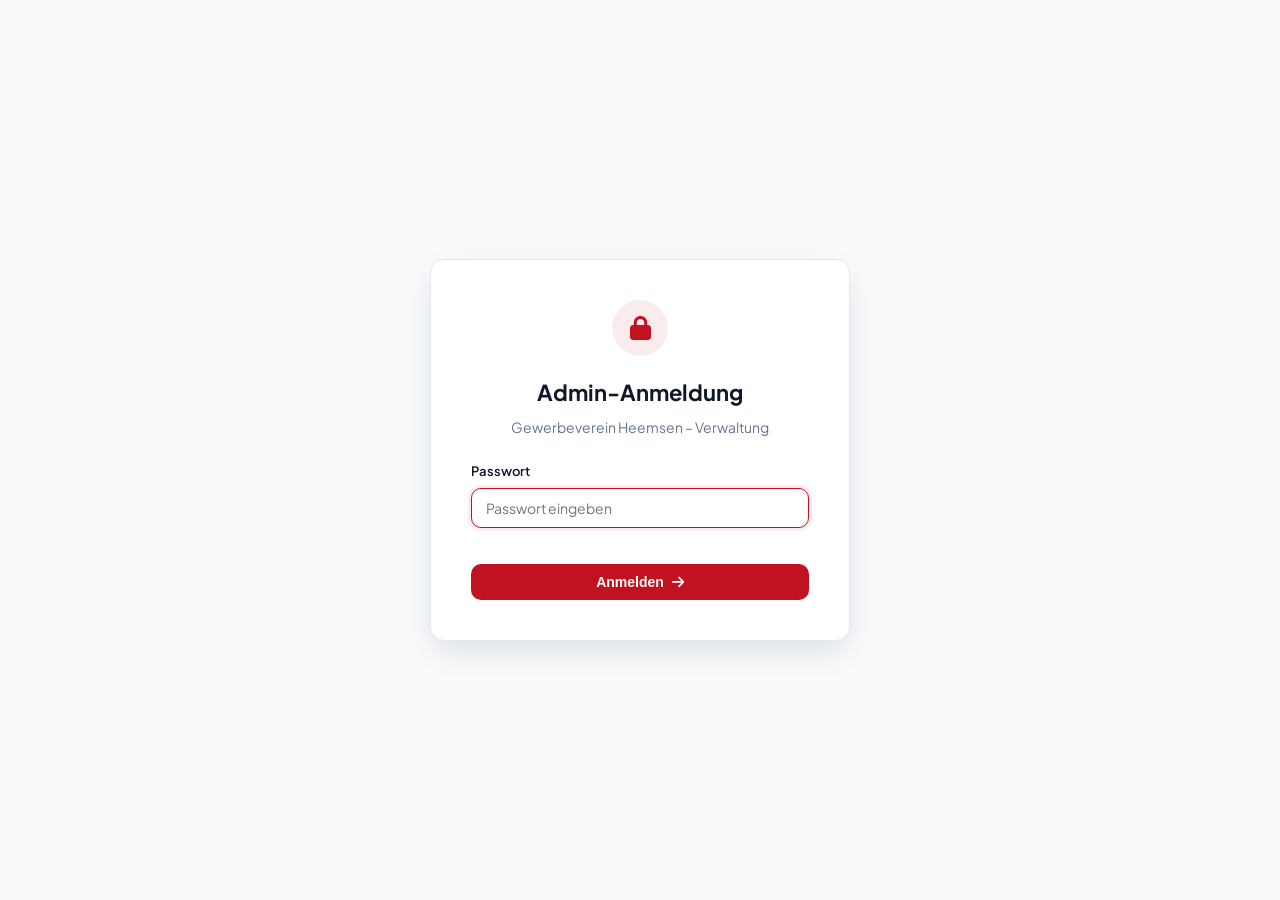
==== admin.html @ e718e5f4 "feat: complete member directory with 84 members, WebP logos in R2, unified admin dashboard, mobile o" ====
<!DOCTYPE html>
<html lang="de">
<head>
    <meta charset="UTF-8">
    <meta name="viewport" content="width=device-width, initial-scale=1.0">
    <title>Admin Dashboard | Gewerbeverein Heemsen</title>
    <meta name="robots" content="noindex, nofollow">
    <link rel="icon" type="image/png" href="https://pub-b33108412309406a9a941ddc51e9a5b9.r2.dev/gewerbeverein%20heemsen/GH_Logo_hochaufloesend_transparent.png">
    
    <!-- Fonts & Icons -->
    <link rel="preconnect" href="https://fonts.googleapis.com">
    <link rel="preconnect" href="https://fonts.gstatic.com" crossorigin>
    <link href="https://fonts.googleapis.com/css2?family=Plus+Jakarta+Sans:wght@400;500;600;700&display=swap" rel="stylesheet">
    <link rel="stylesheet" href="https://cdnjs.cloudflare.com/ajax/libs/font-awesome/6.4.0/css/all.min.css">
    
    <!-- Cloudflare Turnstile -->
    <script src="https://challenges.cloudflare.com/turnstile/v0/api.js" async defer></script>

    <style>
        :root {
            --primary: #c1121f;
            --primary-hover: #9c0e18;
            --primary-subtle: rgba(193, 18, 31, 0.08);
            --bg: #f8fafc;
            --surface: #ffffff;
            --border: #e2e8f0;
            --text: #0f172a;
            --text-muted: #64748b;
            --radius: 10px;
            --radius-lg: 14px;
            --shadow: 0 4px 20px -2px rgba(15, 23, 42, 0.06);
            --shadow-lg: 0 12px 32px -4px rgba(15, 23, 42, 0.12);
        }

        * { box-sizing: border-box; margin: 0; padding: 0; }
        body { font-family: 'Plus Jakarta Sans', sans-serif; background: var(--bg); color: var(--text); min-height: 100vh; line-height: 1.5; }

        /* Lockscreen */
        .lockscreen {
            position: fixed; inset: 0; background: var(--bg);
            display: flex; align-items: center; justify-content: center;
            padding: 20px; z-index: 9999;
        }
        .lock-card {
            background: var(--surface); border: 1px solid var(--border);
            border-radius: var(--radius-lg); padding: 40px; width: 100%; max-width: 420px;
            box-shadow: var(--shadow-lg); text-align: center;
        }
        .lock-icon {
            width: 56px; height: 56px; background: var(--primary-subtle); color: var(--primary);
            border-radius: 50%; display: inline-flex; align-items: center; justify-content: center;
            font-size: 24px; margin-bottom: 20px;
        }
        .lock-card h2 { font-size: 22px; font-weight: 700; margin-bottom: 8px; }
        .lock-card p { font-size: 14px; color: var(--text-muted); margin-bottom: 24px; }

        /* Form elements */
        .form-group { margin-bottom: 18px; text-align: left; }
        label { display: block; font-size: 13px; font-weight: 600; margin-bottom: 6px; color: var(--text); }
        .help-text { font-size: 12px; color: var(--text-muted); margin-bottom: 6px; display: block; }
        input[type="text"], input[type="password"], input[type="date"], input[type="time"], input[type="email"], textarea, select {
            width: 100%; padding: 10px 14px; border: 1px solid var(--border); border-radius: var(--radius);
            font-family: inherit; font-size: 14px; background: var(--surface); color: var(--text);
            transition: border-color 0.2s, box-shadow 0.2s;
        }
        input:focus, textarea:focus, select:focus {
            outline: none; border-color: var(--primary);
            box-shadow: 0 0 0 3px var(--primary-subtle);
        }
        textarea { resize: vertical; min-height: 90px; }

        /* Buttons */
        .btn {
            display: inline-flex; align-items: center; justify-content: center; gap: 8px;
            padding: 10px 18px; border-radius: var(--radius); font-size: 14px; font-weight: 600;
            border: none; cursor: pointer; text-decoration: none; transition: all 0.2s;
        }
        .btn-primary { background: var(--primary); color: white; }
        .btn-primary:hover { background: var(--primary-hover); }
        .btn-secondary { background: var(--surface); border: 1px solid var(--border); color: var(--text); }
        .btn-secondary:hover { background: #f1f5f9; border-color: #cbd5e1; }
        .btn-danger { background: #fee2e2; color: #b91c1c; }
        .btn-danger:hover { background: #fecaca; }
        .btn-sm { padding: 6px 12px; font-size: 13px; }
        .btn-block { width: 100%; }

        /* App Layout */
        .app-header {
            background: var(--surface); border-bottom: 1px solid var(--border);
            padding: 14px 28px; display: flex; justify-content: space-between; align-items: center;
            position: sticky; top: 0; z-index: 100;
        }
        .app-brand { display: flex; align-items: center; gap: 14px; text-decoration: none; color: inherit; }
        .app-brand img { height: 38px; width: auto; object-fit: contain; }
        .app-brand span { font-weight: 700; font-size: 16px; }
        .app-brand small { color: var(--text-muted); font-size: 12px; font-weight: 500; display: block; }
        .header-actions { display: flex; align-items: center; gap: 10px; }

        .container { max-width: 1200px; margin: 32px auto; padding: 0 20px; }

        /* Tabs */
        .tabs-nav {
            display: flex; gap: 8px; border-bottom: 1px solid var(--border);
            margin-bottom: 24px; padding-bottom: 8px; overflow-x: auto;
        }
        .tab-btn {
            background: none; border: none; padding: 10px 18px; font-size: 14px; font-weight: 600;
            color: var(--text-muted); border-radius: var(--radius); cursor: pointer; transition: all 0.2s;
            display: inline-flex; align-items: center; gap: 8px; white-space: nowrap;
        }
        .tab-btn:hover { color: var(--text); background: #f1f5f9; }
        .tab-btn.active { color: var(--primary); background: var(--primary-subtle); }
        .tab-content { display: none; }
        .tab-content.active { display: block; animation: fadeIn 0.2s ease; }
        @keyframes fadeIn { from { opacity: 0; transform: translateY(4px); } to { opacity: 1; transform: translateY(0); } }

        /* Panel Card */
        .panel {
            background: var(--surface); border: 1px solid var(--border);
            border-radius: var(--radius-lg); box-shadow: var(--shadow); overflow: hidden;
        }
        .panel-header {
            padding: 20px 24px; border-bottom: 1px solid var(--border);
            display: flex; justify-content: space-between; align-items: center; flex-wrap: wrap; gap: 14px;
        }
        .panel-title { font-size: 18px; font-weight: 700; }
        .panel-count { font-size: 13px; color: var(--text-muted); font-weight: 500; margin-left: 8px; }

        /* Tables */
        .table-responsive { width: 100%; overflow-x: auto; }
        table { width: 100%; border-collapse: collapse; text-align: left; font-size: 14px; }
        th { background: #f8fafc; padding: 12px 20px; font-weight: 600; color: var(--text-muted); font-size: 12px; text-transform: uppercase; letter-spacing: 0.5px; border-bottom: 1px solid var(--border); }
        td { padding: 16px 20px; border-bottom: 1px solid var(--border); vertical-align: middle; }
        tr:last-child td { border-bottom: none; }
        tr:hover td { background: #fafafa; }

        .item-thumb { width: 48px; height: 48px; border-radius: 8px; object-fit: cover; border: 1px solid var(--border); }
        .badge { display: inline-block; padding: 3px 8px; border-radius: 6px; font-size: 12px; font-weight: 600; background: #e2e8f0; color: #334155; }
        .badge-primary { background: var(--primary-subtle); color: var(--primary); }

        /* Modal */
        .modal {
            position: fixed; inset: 0; background: rgba(15, 23, 42, 0.6);
            display: none; align-items: center; justify-content: center;
            padding: 20px; z-index: 1000; backdrop-filter: blur(2px);
        }
        .modal.active { display: flex; }
        .modal-dialog {
            background: var(--surface); border-radius: var(--radius-lg); width: 100%; max-width: 680px;
            max-height: 90vh; overflow-y: auto; box-shadow: var(--shadow-lg); border: 1px solid var(--border);
        }
        .modal-header {
            padding: 20px 28px; border-bottom: 1px solid var(--border);
            display: flex; justify-content: space-between; align-items: center;
        }
        .modal-title { font-size: 18px; font-weight: 700; }
        .modal-close { background: none; border: none; font-size: 20px; color: var(--text-muted); cursor: pointer; padding: 4px; }
        .modal-close:hover { color: var(--text); }
        .modal-body { padding: 28px; }
        .modal-footer {
            padding: 16px 28px; border-top: 1px solid var(--border);
            display: flex; justify-content: flex-end; gap: 10px; background: #fafafa;
            border-bottom-left-radius: var(--radius-lg); border-bottom-right-radius: var(--radius-lg);
        }

        /* Upload Area */
        .dropzone {
            border: 2px dashed var(--border); border-radius: var(--radius); padding: 24px;
            text-align: center; background: #fafafa; cursor: pointer; transition: all 0.2s;
        }
        .dropzone:hover { border-color: var(--primary); background: #fff5f5; }
        .dropzone i { font-size: 28px; color: var(--primary); margin-bottom: 8px; }
        .preview-grid { display: flex; flex-wrap: wrap; gap: 10px; margin-top: 12px; }
        .preview-box {
            position: relative; width: 72px; height: 72px; border-radius: 8px;
            overflow: hidden; border: 1px solid var(--border); background: #fff;
        }
        .preview-box img { width: 100%; height: 100%; object-fit: cover; }
        .preview-box button {
            position: absolute; top: 3px; right: 3px; background: rgba(15, 23, 42, 0.7);
            color: #fff; border: none; border-radius: 50%; width: 20px; height: 20px;
            display: flex; align-items: center; justify-content: center; font-size: 11px; cursor: pointer;
        }
        .preview-box button:hover { background: #dc2626; }

        /* Toast Notifications */
        .toast {
            position: fixed; bottom: 24px; right: 24px; background: var(--text); color: #fff;
            padding: 12px 20px; border-radius: var(--radius); font-size: 14px; font-weight: 500;
            box-shadow: var(--shadow-lg); z-index: 2000; transform: translateY(100px);
            opacity: 0; transition: all 0.3s cubic-bezier(0.16, 1, 0.3, 1);
        }
        .toast.show { transform: translateY(0); opacity: 1; }
        .toast-success { background: #059669; }
        .toast-error { background: #dc2626; }

        @media (max-width: 768px) {
            .app-header { padding: 12px 16px; }
            .container { margin: 16px auto; padding: 0 12px; }
            .modal-body { padding: 18px; }
            .table-responsive { font-size: 13px; }
        }
    </style>
</head>
<body>

    <!-- LOCKSCREEN (GATEKEEPER) -->
    <div id="lockscreen" class="lockscreen">
        <div class="lock-card">
            <div class="lock-icon">
                <i class="fa-solid fa-lock"></i>
            </div>
            <h2>Admin-Anmeldung</h2>
            <p>Gewerbeverein Heemsen – Verwaltung</p>
            <form id="loginForm">
                <div class="form-group">
                    <label for="password">Passwort</label>
                    <input type="password" id="password" required autofocus placeholder="Passwort eingeben" autocomplete="current-password">
                </div>
                
                <!-- Cloudflare Turnstile -->
                <div style="display: flex; justify-content: center; margin: 18px 0;">
                    <div class="cf-turnstile" data-sitekey="0x4AAAAAADVEqwJz-pyeZXi0" data-theme="light"></div>
                </div>

                <button type="submit" class="btn btn-primary btn-block" id="btnLogin">
                    <span>Anmelden</span> <i class="fa-solid fa-arrow-right"></i>
                </button>
                <p id="loginError" style="color: #dc2626; font-size: 13px; margin-top: 14px; display: none;"></p>
            </form>
        </div>
    </div>

    <!-- MAIN APP -->
    <div id="adminApp" style="display: none;">
        <header class="app-header">
            <a href="/" class="app-brand" target="_blank" title="Zur Website">
                <img src="https://pub-b33108412309406a9a941ddc51e9a5b9.r2.dev/gewerbeverein%20heemsen/GH_Logo_hochaufloesend_transparent.png" alt="Logo">
                <div>
                    <span>Gewerbeverein Heemsen</span>
                    <small>Verwaltungs-Dashboard</small>
                </div>
            </a>
            <div class="header-actions">
                <a href="/" class="btn btn-secondary btn-sm" target="_blank">
                    <i class="fa-solid fa-arrow-up-right-from-square"></i> <span>Website öffnen</span>
                </a>
                <button class="btn btn-secondary btn-sm" onclick="logout()">
                    <i class="fa-solid fa-arrow-right-from-bracket"></i> <span>Abmelden</span>
                </button>
            </div>
        </header>

        <main class="container">
            <!-- TABS NAVIGATION -->
            <nav class="tabs-nav">
                <button class="tab-btn active" onclick="switchTab('news')">
                    <i class="fa-solid fa-newspaper"></i> <span>Aktuelles / Beiträge</span>
                </button>
                <button class="tab-btn" onclick="switchTab('events')">
                    <i class="fa-solid fa-calendar-days"></i> <span>Terminkalender</span>
                </button>
                <button class="tab-btn" onclick="switchTab('members')">
                    <i class="fa-solid fa-users"></i> <span>Mitgliederverzeichnis</span>
                </button>
            </nav>

            <!-- TAB 1: NEWS -->
            <section id="tab-news" class="tab-content active">
                <div class="panel">
                    <div class="panel-header">
                        <div>
                            <span class="panel-title">Aktuelle Beiträge</span>
                            <span class="panel-count" id="newsCount">(Lade...)</span>
                        </div>
                        <button class="btn btn-primary btn-sm" onclick="openNewsModal()">
                            <i class="fa-solid fa-plus"></i> Neuer Beitrag
                        </button>
                    </div>
                    <div class="table-responsive">
                        <table>
                            <thead>
                                <tr>
                                    <th style="width: 70px;">Bild</th>
                                    <th style="width: 110px;">Datum</th>
                                    <th>Titel</th>
                                    <th>Auszug</th>
                                    <th style="width: 140px; text-align: right;">Aktionen</th>
                                </tr>
                            </thead>
                            <tbody id="newsTableBody">
                                <tr><td colspan="5" style="text-align: center; color: var(--text-muted); padding: 30px;">Lade Beiträge...</td></tr>
                            </tbody>
                        </table>
                    </div>
                </div>
            </section>

            <!-- TAB 2: EVENTS -->
            <section id="tab-events" class="tab-content">
                <div class="panel">
                    <div class="panel-header">
                        <div>
                            <span class="panel-title">Termine & Veranstaltungen</span>
                            <span class="panel-count" id="eventsCount">(Lade...)</span>
                        </div>
                        <button class="btn btn-primary btn-sm" onclick="openEventModal()">
                            <i class="fa-solid fa-plus"></i> Neuer Termin
                        </button>
                    </div>
                    <div class="table-responsive">
                        <table>
                            <thead>
                                <tr>
                                    <th style="width: 130px;">Datum / Uhrzeit</th>
                                    <th>Veranstaltung</th>
                                    <th>Ort / Treffpunkt</th>
                                    <th style="width: 140px; text-align: right;">Aktionen</th>
                                </tr>
                            </thead>
                            <tbody id="eventsTableBody">
                                <tr><td colspan="4" style="text-align: center; color: var(--text-muted); padding: 30px;">Lade Termine...</td></tr>
                            </tbody>
                        </table>
                    </div>
                </div>
            </section>

            <!-- TAB 3: MEMBERS -->
            <section id="tab-members" class="tab-content">
                <div class="panel">
                    <div class="panel-header">
                        <div style="display: flex; align-items: center; gap: 14px; flex-wrap: wrap;">
                            <div>
                                <span class="panel-title">Mitgliederverzeichnis</span>
                                <span class="panel-count" id="membersCount">(Lade...)</span>
                            </div>
                            <input type="text" id="memberSearch" placeholder="Mitglieder durchsuchen..." style="width: 220px; padding: 6px 12px; font-size: 13px;">
                        </div>
                        <button class="btn btn-primary btn-sm" onclick="openMemberModal()">
                            <i class="fa-solid fa-plus"></i> Neues Mitglied
                        </button>
                    </div>
                    <div class="table-responsive">
                        <table>
                            <thead>
                                <tr>
                                    <th style="width: 60px;">Logo</th>
                                    <th>Unternehmen</th>
                                    <th>Kontakt</th>
                                    <th>Gewerke / Tags</th>
                                    <th style="width: 140px; text-align: right;">Aktionen</th>
                                </tr>
                            </thead>
                            <tbody id="membersTableBody">
                                <tr><td colspan="5" style="text-align: center; color: var(--text-muted); padding: 30px;">Lade Mitglieder...</td></tr>
                            </tbody>
                        </table>
                    </div>
                </div>
            </section>
        </main>
    </div>

    <!-- MODAL: NEWS -->
    <div id="modalNews" class="modal">
        <div class="modal-dialog">
            <div class="modal-header">
                <h3 class="modal-title" id="modalNewsTitle">Beitrag erstellen</h3>
                <button class="modal-close" onclick="closeModals()">&times;</button>
            </div>
            <form id="formNews">
                <div class="modal-body">
                    <input type="hidden" id="newsId">
                    <div class="form-group">
                        <label for="newsTitleInput">Titel des Beitrags *</label>
                        <input type="text" id="newsTitleInput" required placeholder="Z. B. Erfolgreiche Jahreshauptversammlung">
                    </div>
                    <div class="form-group">
                        <label for="newsDateInput">Datum *</label>
                        <input type="text" id="newsDateInput" required placeholder="Z. B. 22.06.2026">
                    </div>
                    <div class="form-group">
                        <label for="newsExcerptInput">Kurzer Auszug (für Übersichtskarte) *</label>
                        <span class="help-text">1-2 Sätze, die auf der Startseite und in der Beitragsübersicht erscheinen.</span>
                        <textarea id="newsExcerptInput" required style="min-height: 70px;" placeholder="Gemeinsam radeln und heimische Betriebe kennenlernen..."></textarea>
                    </div>
                    <div class="form-group">
                        <label for="newsContentInput">Ausführlicher Inhalt *</label>
                        <span class="help-text">Absätze einfach mit Enter trennen.</span>
                        <textarea id="newsContentInput" required style="min-height: 160px;" placeholder="Hier den vollständigen Text einfügen..."></textarea>
                    </div>
                    <div class="form-group">
                        <label>Fotos / Bilder</label>
                        <div class="dropzone" onclick="document.getElementById('newsFileInput').click()">
                            <i class="fa-solid fa-cloud-arrow-up"></i>
                            <div style="font-weight: 600; font-size: 13px;">Bilder auswählen oder hierher ziehen</div>
                            <span class="help-text">JPG, PNG oder WebP</span>
                            <input type="file" id="newsFileInput" multiple accept="image/*" style="display: none;" onchange="handleNewsImageSelect(event)">
                        </div>
                        <div class="preview-grid" id="newsPreviewGrid"></div>
                    </div>
                </div>
                <div class="modal-footer">
                    <button type="button" class="btn btn-secondary" onclick="closeModals()">Abbrechen</button>
                    <button type="submit" class="btn btn-primary" id="btnSaveNews">Speichern</button>
                </div>
            </form>
        </div>
    </div>

    <!-- MODAL: EVENT -->
    <div id="modalEvent" class="modal">
        <div class="modal-dialog">
            <div class="modal-header">
                <h3 class="modal-title" id="modalEventTitle">Termin erstellen</h3>
                <button class="modal-close" onclick="closeModals()">&times;</button>
            </div>
            <form id="formEvent">
                <div class="modal-body">
                    <input type="hidden" id="eventId">
                    <div class="form-group">
                        <label for="eventTitleInput">Titel der Veranstaltung *</label>
                        <input type="text" id="eventTitleInput" required placeholder="Z. B. Stammtisch Gewerbeverein">
                    </div>
                    <div style="display: grid; grid-template-columns: 1fr 1fr; gap: 14px;">
                        <div class="form-group">
                            <label for="eventDateInput">Datum *</label>
                            <input type="date" id="eventDateInput" required>
                        </div>
                        <div class="form-group">
                            <label for="eventTimeInput">Uhrzeit</label>
                            <input type="time" id="eventTimeInput" placeholder="19:00">
                        </div>
                    </div>
                    <div class="form-group">
                        <label for="eventLocationInput">Ort / Treffpunkt *</label>
                        <input type="text" id="eventLocationInput" required placeholder="Z. B. Alte Schule Rohrsen">
                    </div>
                    <div class="form-group">
                        <label for="eventDescInput">Beschreibung</label>
                        <textarea id="eventDescInput" placeholder="Zusätzliche Hinweise für Mitglieder und Besucher..."></textarea>
                    </div>
                </div>
                <div class="modal-footer">
                    <button type="button" class="btn btn-secondary" onclick="closeModals()">Abbrechen</button>
                    <button type="submit" class="btn btn-primary" id="btnSaveEvent">Speichern</button>
                </div>
            </form>
        </div>
    </div>

    <!-- MODAL: MEMBER -->
    <div id="modalMember" class="modal">
        <div class="modal-dialog">
            <div class="modal-header">
                <h3 class="modal-title" id="modalMemberTitle">Mitglied anlegen</h3>
                <button class="modal-close" onclick="closeModals()">&times;</button>
            </div>
            <form id="formMember">
                <div class="modal-body">
                    <input type="hidden" id="memberId">
                    <div class="form-group">
                        <label for="memberNameInput">Firmenname *</label>
                        <input type="text" id="memberNameInput" required placeholder="Z. B. Mustermann Haustechnik GmbH">
                    </div>
                    <div class="form-group">
                        <label for="memberAddressInput">Adresse</label>
                        <textarea id="memberAddressInput" style="min-height: 60px;" placeholder="Straße 1&#10;31622 Heemsen"></textarea>
                    </div>
                    <div style="display: grid; grid-template-columns: 1fr 1fr; gap: 14px;">
                        <div class="form-group">
                            <label for="memberPhoneInput">Telefon</label>
                            <input type="text" id="memberPhoneInput" placeholder="05024 12345">
                        </div>
                        <div class="form-group">
                            <label for="memberMobileInput">Mobil</label>
                            <input type="text" id="memberMobileInput" placeholder="0171 1234567">
                        </div>
                    </div>
                    <div style="display: grid; grid-template-columns: 1fr 1fr; gap: 14px;">
                        <div class="form-group">
                            <label for="memberEmailInput">E-Mail</label>
                            <input type="email" id="memberEmailInput" placeholder="info@betrieb.de">
                        </div>
                        <div class="form-group">
                            <label for="memberWebsiteInput">Website</label>
                            <input type="text" id="memberWebsiteInput" placeholder="https://www.betrieb.de">
                        </div>
                    </div>
                    <div class="form-group">
                        <label for="memberTagsInput">Tags / Gewerke</label>
                        <span class="help-text">Kommagetrennt (z. B. Handwerk, Sanitär, Heizung)</span>
                        <input type="text" id="memberTagsInput" placeholder="Heizung, Sanitär, Notdienst">
                    </div>
                    <div class="form-group">
                        <label>Logo des Unternehmens</label>
                        <div class="dropzone" onclick="document.getElementById('memberLogoInput').click()">
                            <i class="fa-solid fa-image"></i>
                            <div style="font-weight: 600; font-size: 13px;">Logo auswählen</div>
                            <span class="help-text">Transparenter Hintergrund empfohlen</span>
                            <input type="file" id="memberLogoInput" accept="image/*" style="display: none;" onchange="handleMemberLogoSelect(event)">
                        </div>
                        <div id="memberLogoPreview" style="margin-top: 10px;"></div>
                    </div>
                </div>
                <div class="modal-footer">
                    <button type="button" class="btn btn-secondary" onclick="closeModals()">Abbrechen</button>
                    <button type="submit" class="btn btn-primary" id="btnSaveMember">Speichern</button>
                </div>
            </form>
        </div>
    </div>

    <!-- TOAST NOTIFICATION -->
    <div id="toast" class="toast"></div>

    <script>
        // State
        let allNews = [];
        let allEvents = [];
        let allMembers = [];
        let currentNewsImages = [];
        let currentMemberLogo = '';

        // Weymann SHA-256 Fallback
        const EXPECTED_HASH = '8dc20e6c85e3edff12c7aacfe1dd6a8d01fdde1a5273a9c8635b0ae90a638484';

        // Init
        document.addEventListener('DOMContentLoaded', () => {
            if (sessionStorage.getItem('sf_admin_authenticated') === 'true' || document.cookie.includes('sf_admin_auth=valid')) {
                showDashboard();
            }
        });

        // Login Handler
        document.getElementById('loginForm').addEventListener('submit', async (e) => {
            e.preventDefault();
            const btn = document.getElementById('btnLogin');
            const errEl = document.getElementById('loginError');
            const pwdInput = document.getElementById('password');
            const pwd = pwdInput.value;

            btn.disabled = true;
            btn.innerHTML = '<i class="fa-solid fa-spinner fa-spin"></i> Prüfe...';
            errEl.style.display = 'none';

            // Get Turnstile token
            const turnstileToken = document.querySelector('[name="cf-turnstile-response"]')?.value || '';

            let success = false;

            try {
                const res = await fetch('/api/admin/login', {
                    method: 'POST',
                    headers: { 'Content-Type': 'application/json' },
                    body: JSON.stringify({ password: pwd, turnstileToken })
                });
                const data = await res.json();
                if (res.ok && data.success) {
                    success = true;
                } else if (data.error) {
                    errEl.innerText = data.error;
                    errEl.style.display = 'block';
                }
            } catch (err) {
                console.warn('Server auth fallback:', err);
            }

            // Client-side SHA-256 fallback if offline or local server without active secrets
            if (!success && (!errEl.innerText || errEl.innerText.includes('Turnstile'))) {
                const hashBuffer = await crypto.subtle.digest('SHA-256', new TextEncoder().encode(pwd));
                const hashHex = Array.from(new Uint8Array(hashBuffer)).map(b => b.toString(16).padStart(2, '0')).join('');
                if (hashHex === EXPECTED_HASH) {
                    success = true;
                }
            }

            btn.disabled = false;
            btn.innerHTML = '<span>Anmelden</span> <i class="fa-solid fa-arrow-right"></i>';

            if (success) {
                sessionStorage.setItem('sf_admin_authenticated', 'true');
                showDashboard();
            } else {
                if (!errEl.style.display || errEl.style.display === 'none') {
                    errEl.innerText = 'Ungültiges Passwort. Bitte überprüfen Sie Ihre Eingabe.';
                    errEl.style.display = 'block';
                }
                pwdInput.value = '';
                pwdInput.focus();
            }
        });

        function showDashboard() {
            document.getElementById('lockscreen').style.display = 'none';
            document.getElementById('adminApp').style.display = 'block';
            loadAllData();
        }

        async function logout() {
            sessionStorage.removeItem('sf_admin_authenticated');
            try { await fetch('/api/admin/logout'); } catch (_) {}
            location.reload();
        }

        function showToast(msg, type = 'success') {
            const toast = document.getElementById('toast');
            toast.innerText = msg;
            toast.className = `toast show ${type === 'success' ? 'toast-success' : 'toast-error'}`;
            setTimeout(() => { toast.classList.remove('show'); }, 3500);
        }

        // Tab Navigation
        function switchTab(tabId) {
            document.querySelectorAll('.tab-btn').forEach(b => b.classList.remove('active'));
            document.querySelectorAll('.tab-content').forEach(c => c.classList.remove('active'));
            document.querySelector(`button[onclick="switchTab('${tabId}')"]`).classList.add('active');
            document.getElementById(`tab-${tabId}`).classList.add('active');
        }

        function closeModals() {
            document.querySelectorAll('.modal').forEach(m => m.classList.remove('active'));
        }

        // DATA LOADING
        async function loadAllData() {
            loadNews();
            loadEvents();
            loadMembers();
        }

        // --- 1. NEWS TAB ---
        async function loadNews() {
            const tbody = document.getElementById('newsTableBody');
            const countEl = document.getElementById('newsCount');
            try {
                const res = await fetch('/api/news');
                allNews = await res.json();
                countEl.innerText = `(${allNews.length})`;
                renderNewsTable();
            } catch (e) {
                tbody.innerHTML = '<tr><td colspan="5" style="color:red; text-align:center;">Fehler beim Laden der Beiträge.</td></tr>';
            }
        }

        function renderNewsTable() {
            const tbody = document.getElementById('newsTableBody');
            tbody.innerHTML = '';
            if (allNews.length === 0) {
                tbody.innerHTML = '<tr><td colspan="5" style="text-align:center; color: var(--text-muted); padding: 30px;">Noch keine Beiträge vorhanden.</td></tr>';
                return;
            }
            allNews.forEach(item => {
                const img = item.images && item.images.length > 0 ? item.images[0] : 'https://pub-b33108412309406a9a941ddc51e9a5b9.r2.dev/gewerbeverein%20heemsen/Gewerbeverein-Heemsen-Logo.png';
                const tr = document.createElement('tr');
                tr.innerHTML = `
                    <td><img src="${img}" class="item-thumb" alt="Thumbnail"></td>
                    <td style="font-weight: 500; font-size: 13px;">${item.date || '-'}</td>
                    <td style="font-weight: 600;">${escapeHtml(item.title)}</td>
                    <td style="color: var(--text-muted); max-width: 320px; white-space: nowrap; overflow: hidden; text-overflow: ellipsis;">${escapeHtml(item.excerpt || '')}</td>
                    <td style="text-align: right;">
                        <button class="btn btn-secondary btn-sm" onclick="editNews('${item.id}')"><i class="fa-solid fa-pen"></i></button>
                        <button class="btn btn-danger btn-sm" onclick="deleteNews('${item.id}')"><i class="fa-solid fa-trash"></i></button>
                    </td>
                `;
                tbody.appendChild(tr);
            });
        }

        function openNewsModal(item = null) {
            document.getElementById('modalNews').classList.add('active');
            const form = document.getElementById('formNews');
            form.reset();
            currentNewsImages = [];

            if (item) {
                document.getElementById('modalNewsTitle').innerText = 'Beitrag bearbeiten';
                document.getElementById('newsId').value = item.id;
                document.getElementById('newsTitleInput').value = item.title;
                document.getElementById('newsDateInput').value = item.date;
                document.getElementById('newsExcerptInput').value = item.excerpt || '';
                document.getElementById('newsContentInput').value = item.content || '';
                currentNewsImages = Array.isArray(item.images) ? [...item.images] : [];
            } else {
                document.getElementById('modalNewsTitle').innerText = 'Neuer Beitrag';
                document.getElementById('newsId').value = '';
                const today = new Date();
                document.getElementById('newsDateInput').value = `${String(today.getDate()).padStart(2, '0')}.${String(today.getMonth() + 1).padStart(2, '0')}.${today.getFullYear()}`;
            }
            renderNewsPreviews();
        }

        function editNews(id) {
            const item = allNews.find(n => n.id === id);
            if (item) openNewsModal(item);
        }

        async function deleteNews(id) {
            if (!confirm('Diesen Beitrag wirklich löschen?')) return;
            try {
                const res = await fetch(`/api/news/${id}`, { method: 'DELETE' });
                if (res.ok) {
                    showToast('Beitrag erfolgreich gelöscht');
                    loadNews();
                } else {
                    showToast('Fehler beim Löschen', 'error');
                }
            } catch (e) {
                showToast('Verbindungsfehler', 'error');
            }
        }

        async function handleNewsImageSelect(e) {
            const files = Array.from(e.target.files);
            for (const file of files) {
                const fd = new FormData();
                fd.append('file', file);
                fd.append('folder', 'aktuelles');
                try {
                    const res = await fetch('/api/upload', { method: 'POST', body: fd });
                    const data = await res.json();
                    if (data.success && data.url) {
                        currentNewsImages.push(data.url);
                        renderNewsPreviews();
                    } else {
                        showToast(data.error || 'Upload fehlgeschlagen', 'error');
                    }
                } catch (err) {
                    showToast('Upload-Fehler', 'error');
                }
            }
            e.target.value = '';
        }

        function removeNewsImage(idx) {
            currentNewsImages.splice(idx, 1);
            renderNewsPreviews();
        }

        function renderNewsPreviews() {
            const grid = document.getElementById('newsPreviewGrid');
            grid.innerHTML = '';
            currentNewsImages.forEach((url, idx) => {
                grid.innerHTML += `
                    <div class="preview-box">
                        <img src="${url}">
                        <button type="button" onclick="removeNewsImage(${idx})">&times;</button>
                    </div>
                `;
            });
        }

        document.getElementById('formNews').addEventListener('submit', async (e) => {
            e.preventDefault();
            const btn = document.getElementById('btnSaveNews');
            btn.disabled = true;
            btn.innerHTML = '<i class="fa-solid fa-spinner fa-spin"></i> Speichere...';

            const payload = {
                id: document.getElementById('newsId').value || undefined,
                title: document.getElementById('newsTitleInput').value.trim(),
                date: document.getElementById('newsDateInput').value.trim(),
                excerpt: document.getElementById('newsExcerptInput').value.trim(),
                content: document.getElementById('newsContentInput').value.trim(),
                images: currentNewsImages
            };

            try {
                const res = await fetch('/api/news', {
                    method: 'POST',
                    headers: { 'Content-Type': 'application/json' },
                    body: JSON.stringify(payload)
                });
                if (res.ok) {
                    showToast('Beitrag erfolgreich gespeichert');
                    closeModals();
                    loadNews();
                } else {
                    showToast('Fehler beim Speichern', 'error');
                }
            } catch (err) {
                showToast('Verbindungsfehler', 'error');
            }

            btn.disabled = false;
            btn.innerText = 'Speichern';
        });

        // --- 2. EVENTS TAB ---
        async function loadEvents() {
            const tbody = document.getElementById('eventsTableBody');
            const countEl = document.getElementById('eventsCount');
            try {
                const res = await fetch('/api/events');
                allEvents = await res.json();
                allEvents.sort((a, b) => new Date(b.date) - new Date(a.date));
                countEl.innerText = `(${allEvents.length})`;
                renderEventsTable();
            } catch (e) {
                tbody.innerHTML = '<tr><td colspan="4" style="color:red; text-align:center;">Fehler beim Laden der Termine.</td></tr>';
            }
        }

        function renderEventsTable() {
            const tbody = document.getElementById('eventsTableBody');
            tbody.innerHTML = '';
            if (allEvents.length === 0) {
                tbody.innerHTML = '<tr><td colspan="4" style="text-align:center; color: var(--text-muted); padding: 30px;">Noch keine Termine eingetragen.</td></tr>';
                return;
            }
            allEvents.forEach(item => {
                const formattedDate = item.date ? new Date(item.date).toLocaleDateString('de-DE') : '-';
                const timeStr = item.time ? ` ${item.time} Uhr` : '';
                const tr = document.createElement('tr');
                tr.innerHTML = `
                    <td style="font-weight: 600; font-size: 13px;">${formattedDate}${timeStr}</td>
                    <td>
                        <div style="font-weight: 600;">${escapeHtml(item.title)}</div>
                        <small style="color: var(--text-muted);">${escapeHtml(item.description ? item.description.slice(0, 80) : '')}...</small>
                    </td>
                    <td><i class="fa-solid fa-location-dot" style="color:var(--primary); margin-right:4px;"></i> ${escapeHtml(item.location || '-')}</td>
                    <td style="text-align: right;">
                        <button class="btn btn-secondary btn-sm" onclick="editEvent('${item.id}')"><i class="fa-solid fa-pen"></i></button>
                        <button class="btn btn-danger btn-sm" onclick="deleteEvent('${item.id}')"><i class="fa-solid fa-trash"></i></button>
                    </td>
                `;
                tbody.appendChild(tr);
            });
        }

        function openEventModal(item = null) {
            document.getElementById('modalEvent').classList.add('active');
            const form = document.getElementById('formEvent');
            form.reset();

            if (item) {
                document.getElementById('modalEventTitle').innerText = 'Termin bearbeiten';
                document.getElementById('eventId').value = item.id;
                document.getElementById('eventTitleInput').value = item.title;
                document.getElementById('eventDateInput').value = item.date;
                document.getElementById('eventTimeInput').value = item.time || '';
                document.getElementById('eventLocationInput').value = item.location;
                document.getElementById('eventDescInput').value = item.description || '';
            } else {
                document.getElementById('modalEventTitle').innerText = 'Neuer Termin';
                document.getElementById('eventId').value = '';
            }
        }

        function editEvent(id) {
            const item = allEvents.find(e => e.id === id);
            if (item) openEventModal(item);
        }

        async function deleteEvent(id) {
            if (!confirm('Diesen Termin wirklich löschen?')) return;
            try {
                const res = await fetch(`/api/events/${id}`, { method: 'DELETE' });
                if (res.ok) {
                    showToast('Termin erfolgreich gelöscht');
                    loadEvents();
                } else {
                    showToast('Fehler beim Löschen', 'error');
                }
            } catch (e) {
                showToast('Verbindungsfehler', 'error');
            }
        }

        document.getElementById('formEvent').addEventListener('submit', async (e) => {
            e.preventDefault();
            const btn = document.getElementById('btnSaveEvent');
            btn.disabled = true;
            btn.innerHTML = '<i class="fa-solid fa-spinner fa-spin"></i> Speichere...';

            const payload = {
                id: document.getElementById('eventId').value || undefined,
                title: document.getElementById('eventTitleInput').value.trim(),
                date: document.getElementById('eventDateInput').value,
                time: document.getElementById('eventTimeInput').value,
                location: document.getElementById('eventLocationInput').value.trim(),
                description: document.getElementById('eventDescInput').value.trim()
            };

            try {
                const res = await fetch('/api/events', {
                    method: 'POST',
                    headers: { 'Content-Type': 'application/json' },
                    body: JSON.stringify(payload)
                });
                if (res.ok) {
                    showToast('Termin erfolgreich gespeichert');
                    closeModals();
                    loadEvents();
                } else {
                    showToast('Fehler beim Speichern', 'error');
                }
            } catch (err) {
                showToast('Verbindungsfehler', 'error');
            }

            btn.disabled = false;
            btn.innerText = 'Speichern';
        });

        // --- 3. MEMBERS TAB ---
        async function loadMembers() {
            const tbody = document.getElementById('membersTableBody');
            const countEl = document.getElementById('membersCount');
            try {
                const res = await fetch('/api/members');
                allMembers = await res.json();
                allMembers.sort((a, b) => a.name.localeCompare(b.name));
                countEl.innerText = `(${allMembers.length})`;
                renderMembersTable(allMembers);
            } catch (e) {
                tbody.innerHTML = '<tr><td colspan="5" style="color:red; text-align:center;">Fehler beim Laden der Mitglieder.</td></tr>';
            }
        }

        function renderMembersTable(list) {
            const tbody = document.getElementById('membersTableBody');
            tbody.innerHTML = '';
            if (list.length === 0) {
                tbody.innerHTML = '<tr><td colspan="5" style="text-align:center; color: var(--text-muted); padding: 30px;">Keine Mitglieder gefunden.</td></tr>';
                return;
            }
            list.forEach(m => {
                const logo = m.logo || 'https://pub-b33108412309406a9a941ddc51e9a5b9.r2.dev/gewerbeverein%20heemsen/Gewerbeverein-Heemsen-Logo.png';
                const tagsHtml = (m.tags || []).map(t => `<span class="badge">${escapeHtml(t)}</span>`).join(' ');
                const tr = document.createElement('tr');
                tr.innerHTML = `
                    <td><img src="${logo}" class="item-thumb" style="object-fit: contain; background: #fff;" alt="Logo"></td>
                    <td>
                        <div style="font-weight: 700;">${escapeHtml(m.name)}</div>
                        <small style="color: var(--text-muted);">${escapeHtml((m.address || '').replace(/(\r\n|\n|\\n)/g, ', '))}</small>
                    </td>
                    <td style="font-size: 13px;">
                        ${m.phone ? `<div><i class="fa-solid fa-phone" style="width: 16px; color: var(--text-muted);"></i> ${escapeHtml(m.phone)}</div>` : ''}
                        ${m.email ? `<div><i class="fa-solid fa-envelope" style="width: 16px; color: var(--text-muted);"></i> ${escapeHtml(m.email)}</div>` : ''}
                    </td>
                    <td><div style="display:flex; flex-wrap:wrap; gap:4px;">${tagsHtml || '-'}</div></td>
                    <td style="text-align: right;">
                        <button class="btn btn-secondary btn-sm" onclick="editMember('${m.id}')"><i class="fa-solid fa-pen"></i></button>
                        <button class="btn btn-danger btn-sm" onclick="deleteMember('${m.id}')"><i class="fa-solid fa-trash"></i></button>
                    </td>
                `;
                tbody.appendChild(tr);
            });
        }

        document.getElementById('memberSearch').addEventListener('input', (e) => {
            const q = e.target.value.toLowerCase();
            const filtered = allMembers.filter(m => {
                const nameMatch = (m.name || '').toLowerCase().includes(q);
                const tagMatch = (m.tags || []).some(t => t.toLowerCase().includes(q));
                return nameMatch || tagMatch;
            });
            renderMembersTable(filtered);
        });

        function openMemberModal(item = null) {
            document.getElementById('modalMember').classList.add('active');
            const form = document.getElementById('formMember');
            form.reset();
            currentMemberLogo = '';
            document.getElementById('memberLogoPreview').innerHTML = '';

            if (item) {
                document.getElementById('modalMemberTitle').innerText = 'Mitglied bearbeiten';
                document.getElementById('memberId').value = item.id;
                document.getElementById('memberNameInput').value = item.name;
                document.getElementById('memberAddressInput').value = item.address || '';
                document.getElementById('memberPhoneInput').value = item.phone || '';
                document.getElementById('memberMobileInput').value = item.mobile || '';
                document.getElementById('memberEmailInput').value = item.email || '';
                document.getElementById('memberWebsiteInput').value = item.website || '';
                document.getElementById('memberTagsInput').value = Array.isArray(item.tags) ? item.tags.join(', ') : (item.tags || '');
                currentMemberLogo = item.logo || '';
                if (currentMemberLogo) {
                    document.getElementById('memberLogoPreview').innerHTML = `<img src="${currentMemberLogo}" style="height: 48px; max-width: 120px; object-fit: contain; border: 1px solid var(--border); border-radius: 6px; padding: 4px;">`;
                }
            } else {
                document.getElementById('modalMemberTitle').innerText = 'Neues Mitglied anlegen';
                document.getElementById('memberId').value = '';
            }
        }

        function editMember(id) {
            const item = allMembers.find(m => m.id === id);
            if (item) openMemberModal(item);
        }

        async function deleteMember(id) {
            if (!confirm('Dieses Mitglied wirklich löschen?')) return;
            try {
                const res = await fetch(`/api/members/${id}`, { method: 'DELETE' });
                if (res.ok) {
                    showToast('Mitglied erfolgreich gelöscht');
                    loadMembers();
                } else {
                    showToast('Fehler beim Löschen', 'error');
                }
            } catch (e) {
                showToast('Verbindungsfehler', 'error');
            }
        }

        async function handleMemberLogoSelect(e) {
            const file = e.target.files[0];
            if (!file) return;
            const fd = new FormData();
            fd.append('file', file);
            fd.append('folder', 'mitglieder');
            try {
                const res = await fetch('/api/upload', { method: 'POST', body: fd });
                const data = await res.json();
                if (data.success && data.url) {
                    currentMemberLogo = data.url;
                    document.getElementById('memberLogoPreview').innerHTML = `<img src="${currentMemberLogo}" style="height: 48px; max-width: 120px; object-fit: contain; border: 1px solid var(--border); border-radius: 6px; padding: 4px;">`;
                    showToast('Logo hochgeladen');
                } else {
                    showToast(data.error || 'Upload fehlgeschlagen', 'error');
                }
            } catch (err) {
                showToast('Upload-Fehler', 'error');
            }
            e.target.value = '';
        }

        document.getElementById('formMember').addEventListener('submit', async (e) => {
            e.preventDefault();
            const btn = document.getElementById('btnSaveMember');
            btn.disabled = true;
            btn.innerHTML = '<i class="fa-solid fa-spinner fa-spin"></i> Speichere...';

            const rawTags = document.getElementById('memberTagsInput').value;
            const tags = rawTags.split(',').map(t => t.trim()).filter(Boolean);

            const payload = {
                id: document.getElementById('memberId').value || undefined,
                name: document.getElementById('memberNameInput').value.trim(),
                address: document.getElementById('memberAddressInput').value.trim(),
                phone: document.getElementById('memberPhoneInput').value.trim(),
                mobile: document.getElementById('memberMobileInput').value.trim(),
                email: document.getElementById('memberEmailInput').value.trim(),
                website: document.getElementById('memberWebsiteInput').value.trim(),
                tags,
                logo: currentMemberLogo
            };

            try {
                const res = await fetch('/api/members', {
                    method: 'POST',
                    headers: { 'Content-Type': 'application/json' },
                    body: JSON.stringify(payload)
                });
                if (res.ok) {
                    showToast('Mitglied erfolgreich gespeichert');
                    closeModals();
                    loadMembers();
                } else {
                    showToast('Fehler beim Speichern', 'error');
                }
            } catch (err) {
                showToast('Verbindungsfehler', 'error');
            }

            btn.disabled = false;
            btn.innerText = 'Speichern';
        });

        // Helpers
        function escapeHtml(str) {
            if (!str) return '';
            return String(str)
                .replace(/&/g, '&amp;')
                .replace(/</g, '&lt;')
                .replace(/>/g, '&gt;')
                .replace(/"/g, '&quot;')
                .replace(/'/g, '&#039;');
        }
    </script>
</body>
</html>
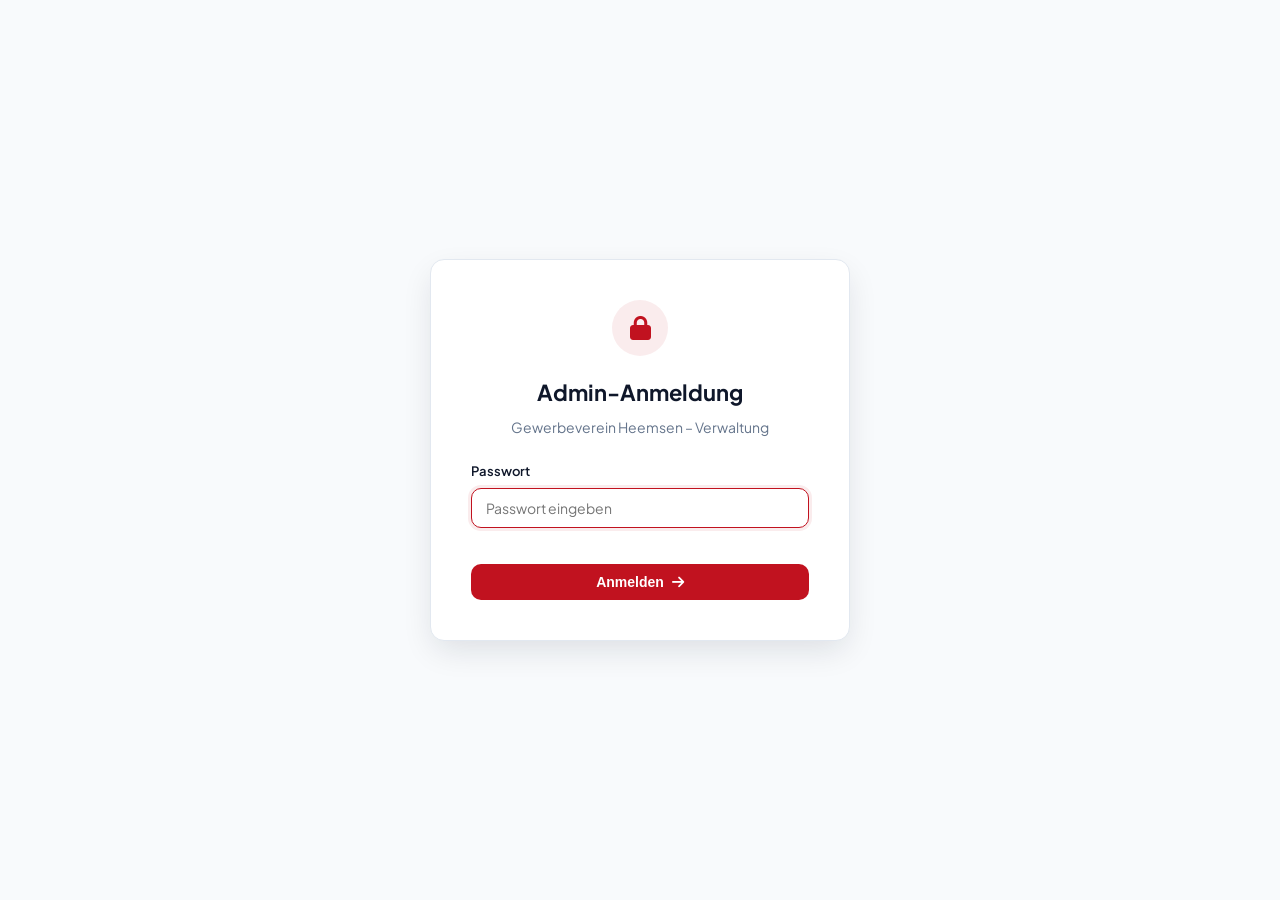
==== commit 641adf8e: "feat: add fillable GAFA PDF form, Turnstile protection on forms & admin login, and real R2/Resend ap" ====
--- a/admin.html
+++ b/admin.html
@@ -263,6 +263,9 @@
                 <button class="tab-btn" onclick="switchTab('members')">
                     <i class="fa-solid fa-users"></i> <span>Mitgliederverzeichnis</span>
                 </button>
+                <button class="tab-btn" onclick="switchTab('applications')">
+                    <i class="fa-solid fa-inbox"></i> <span>Eingegangene Anträge</span>
+                </button>
             </nav>
 
             <!-- TAB 1: NEWS -->
@@ -359,6 +362,37 @@
                     </div>
                 </div>
             </section>
+
+            <!-- TAB 4: APPLICATIONS -->
+            <section id="tab-applications" class="tab-content">
+                <div class="panel">
+                    <div class="panel-header">
+                        <div>
+                            <span class="panel-title">Eingegangene Anträge (GAFA &amp; Mitgliedschaft)</span>
+                            <span class="panel-count" id="applicationsCount">(Lade...)</span>
+                        </div>
+                        <button class="btn btn-secondary btn-sm" onclick="loadApplications()">
+                            <i class="fa-solid fa-rotate"></i> Aktualisieren
+                        </button>
+                    </div>
+                    <div class="table-responsive">
+                        <table>
+                            <thead>
+                                <tr>
+                                    <th style="width: 140px;">Eingang</th>
+                                    <th style="width: 140px;">Typ</th>
+                                    <th>Antragsteller</th>
+                                    <th>Dokument</th>
+                                    <th style="width: 100px; text-align: right;">Aktionen</th>
+                                </tr>
+                            </thead>
+                            <tbody id="applicationsTableBody">
+                                <tr><td colspan="5" style="text-align: center; color: var(--text-muted); padding: 30px;">Lade Anträge...</td></tr>
+                            </tbody>
+                        </table>
+                    </div>
+                </div>
+            </section>
         </main>
     </div>
 
@@ -541,14 +575,22 @@
             const pwdInput = document.getElementById('password');
             const pwd = pwdInput.value;
 
+            errEl.style.display = 'none';
+            errEl.innerText = '';
+
+            // Get Turnstile token
+            const turnstileToken = document.querySelector('[name="cf-turnstile-response"]')?.value || '';
+            if (!turnstileToken) {
+                errEl.innerText = 'Bitte bestätigen Sie die Sicherheitsprüfung (Cloudflare Turnstile).';
+                errEl.style.display = 'block';
+                return;
+            }
+
             btn.disabled = true;
             btn.innerHTML = '<i class="fa-solid fa-spinner fa-spin"></i> Prüfe...';
-            errEl.style.display = 'none';
-
-            // Get Turnstile token
-            const turnstileToken = document.querySelector('[name="cf-turnstile-response"]')?.value || '';
 
             let success = false;
+            let serverResponded = false;
 
             try {
                 const res = await fetch('/api/admin/login', {
@@ -556,6 +598,7 @@
                     headers: { 'Content-Type': 'application/json' },
                     body: JSON.stringify({ password: pwd, turnstileToken })
                 });
+                serverResponded = true;
                 const data = await res.json();
                 if (res.ok && data.success) {
                     success = true;
@@ -564,11 +607,11 @@
                     errEl.style.display = 'block';
                 }
             } catch (err) {
-                console.warn('Server auth fallback:', err);
-            }
-
-            // Client-side SHA-256 fallback if offline or local server without active secrets
-            if (!success && (!errEl.innerText || errEl.innerText.includes('Turnstile'))) {
+                console.warn('Server auth fallback (offline):', err);
+            }
+
+            // Client-side SHA-256 fallback ONLY if server is unreachable (offline/static preview)
+            if (!success && !serverResponded) {
                 const hashBuffer = await crypto.subtle.digest('SHA-256', new TextEncoder().encode(pwd));
                 const hashHex = Array.from(new Uint8Array(hashBuffer)).map(b => b.toString(16).padStart(2, '0')).join('');
                 if (hashHex === EXPECTED_HASH) {
@@ -587,6 +630,7 @@
                     errEl.innerText = 'Ungültiges Passwort. Bitte überprüfen Sie Ihre Eingabe.';
                     errEl.style.display = 'block';
                 }
+                if (window.turnstile) window.turnstile.reset();
                 pwdInput.value = '';
                 pwdInput.focus();
             }
@@ -628,6 +672,7 @@
             loadNews();
             loadEvents();
             loadMembers();
+            loadApplications();
         }
 
         // --- 1. NEWS TAB ---
@@ -1071,6 +1116,71 @@
             btn.innerText = 'Speichern';
         });
 
+        // --- 4. APPLICATIONS TAB ---
+        async function loadApplications() {
+            const tbody = document.getElementById('applicationsTableBody');
+            const countEl = document.getElementById('applicationsCount');
+            if (!tbody) return;
+            try {
+                const res = await fetch('/api/applications');
+                if (!res.ok) {
+                    tbody.innerHTML = '<tr><td colspan="5" style="text-align:center; color: var(--text-muted); padding: 30px;">Bitte erneut anmelden, um Anträge einzusehen.</td></tr>';
+                    return;
+                }
+                const list = await res.json();
+                countEl.innerText = `(${list.length})`;
+                renderApplicationsTable(list);
+            } catch (e) {
+                tbody.innerHTML = '<tr><td colspan="5" style="color:red; text-align:center;">Fehler beim Laden der Anträge.</td></tr>';
+            }
+        }
+
+        function renderApplicationsTable(list) {
+            const tbody = document.getElementById('applicationsTableBody');
+            tbody.innerHTML = '';
+            if (!list || list.length === 0) {
+                tbody.innerHTML = '<tr><td colspan="5" style="text-align:center; color: var(--text-muted); padding: 30px;">Noch keine Online-Anträge eingegangen.</td></tr>';
+                return;
+            }
+            list.forEach(item => {
+                const dt = item.submittedAt ? new Date(item.submittedAt).toLocaleString('de-DE') : '-';
+                const tr = document.createElement('tr');
+                tr.innerHTML = `
+                    <td style="font-size: 13px; color: var(--text-muted);">${escapeHtml(dt)}</td>
+                    <td><span class="badge">${escapeHtml(item.type || 'Antrag')}</span></td>
+                    <td>
+                        <div style="font-weight: 700;">${escapeHtml(item.name)}</div>
+                        ${item.company ? `<small style="color: var(--text-muted); display:block;">${escapeHtml(item.company)}</small>` : ''}
+                        <small style="color: var(--primary);"><a href="mailto:${escapeHtml(item.email)}" style="color:inherit;">${escapeHtml(item.email)}</a></small>
+                    </td>
+                    <td>
+                        <a href="${escapeHtml(item.fileUrl)}" target="_blank" rel="noopener noreferrer" class="btn btn-secondary btn-sm">
+                            <i class="fa-solid fa-file-arrow-down"></i> ${escapeHtml(item.fileName || 'Anhang')}
+                        </a>
+                    </td>
+                    <td style="text-align: right;">
+                        <button class="btn btn-danger btn-sm" onclick="deleteApplication('${escapeHtml(item.id)}')" title="Löschen"><i class="fa-solid fa-trash"></i></button>
+                    </td>
+                `;
+                tbody.appendChild(tr);
+            });
+        }
+
+        async function deleteApplication(id) {
+            if (!confirm('Diesen Antrag wirklich aus der Liste entfernen?')) return;
+            try {
+                const res = await fetch(`/api/applications/${id}`, { method: 'DELETE' });
+                if (res.ok) {
+                    showToast('Antrag entfernt');
+                    loadApplications();
+                } else {
+                    showToast('Fehler beim Löschen', 'error');
+                }
+            } catch (e) {
+                showToast('Verbindungsfehler', 'error');
+            }
+        }
+
         // Helpers
         function escapeHtml(str) {
             if (!str) return '';
